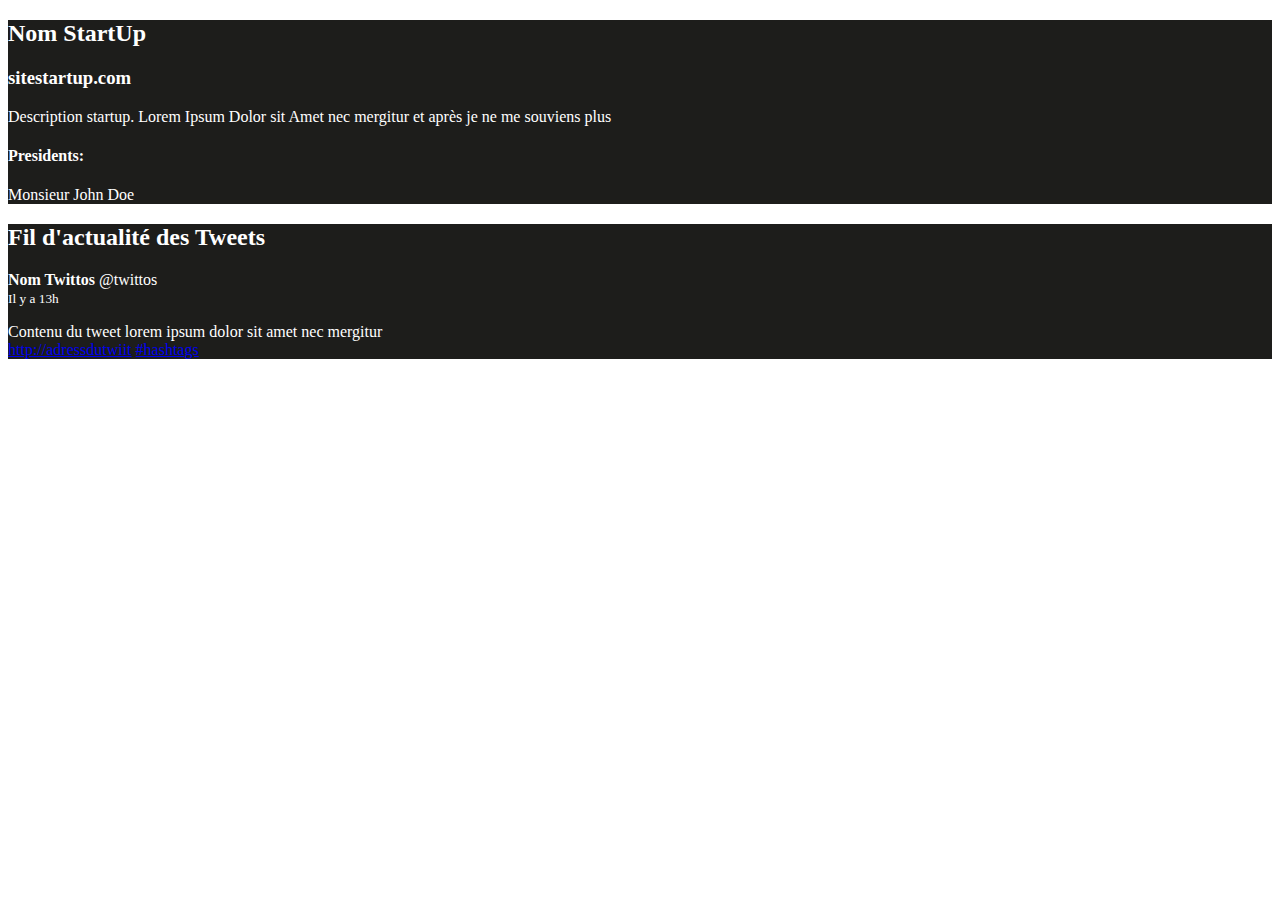
==== index.html @ e61c42cf "Partion + couleurs OK" ====
<!DOCTYPE html>
<html>
<head lang="en">
    <meta charset="UTF-8">
    <title>French Startups</title>

    <link rel="stylesheet" type="text/css" href="bower_components/bootstrap/dist/css/bootstrap.min.css">
    <link rel="stylesheet" type="text/css" href="styles/theme.css">

    <script type="text/javascript" src="bower_components/jquery/dist/jquery.min.js"></script>
    <script type="text/javascript" src="bower_components/bootstrap/dist/js/bootstrap.min.js"></script>
    <script type="text/javascript" src="bower_components/underscore/underscore.js"></script>
    <script type="text/javascript" src="bower_components/d3/d3.js"></script>

    <script type="text/javascript" src="scripts/UIPanels.js"></script>
    <script type="text/javascript" src="scripts/Startups.js"></script>
    <script type="text/javascript" src="scripts/Graph.js"></script>
    <script type="text/javascript" src="scripts/EventHandle.js"></script>
    <script>
        $(document).ready(function () {
            $('.su_panel').height($(window).height());
            $('.su_center').height($(window).height());

            Graph.init();
        });
    </script>
</head>
<body>
<div class="container-fluid">
    <div class="row">
        <div class="col-md-2 su_panel">
            <h2>Nom StartUp</h2>

            <h3>sitestartup.com</h3>

            <p>Description startup. Lorem Ipsum Dolor sit Amet nec mergitur et après je ne me souviens plus</p>

            <div class="row">
                <div class="col-md-4"><span class="glyphicon glyphicon-euro"></span></div>
                <div class="col-md-8"><h4>Presidents:</h4>
                    Monsieur John Doe
                </div>
            </div>
        </div>
        <div class="col-md-8 su_center"></div>
        <div class="col-md-2 su_panel">
            <h2>Fil d'actualité des Tweets</h2>

            <p><strong>Nom Twittos</strong> @twittos <br>
                <small>Il y a 13h</small>
            </p>
            <p>Contenu du tweet lorem ipsum dolor sit amet nec mergitur <br>
                <a href="#">http://adressdutwiit</a> <a href="#">#hashtags</a></p>
        </div>
    </div>
</div>
</body>
</html>
---- styles/theme.css ----
.su_panel{
    background: #1d1d1b;
    color: #ffffff;
}

.su_center{
    background: #e2dfcf;
}


path.arc {
    cursor: move;
    fill: #e2dfcf;
}

.node {
    font-size: 10px;
}

.node:hover {
    fill: #1f77b4;
}

.link {
    fill: none;
    stroke: #ffffff;
    stroke-opacity: .2;
    pointer-events: none;
}

.link.source, .link.target {
    stroke-opacity: 1;
}

.node rect{
    opacity: .4;
}
.node.target {
    fill: #d62728 !important;
}
.node.target rect, .node.source rect, .node.current rect{
    opacity: 1;
}
.node.source {
    fill: #2ca02c;
}

.partition {
}
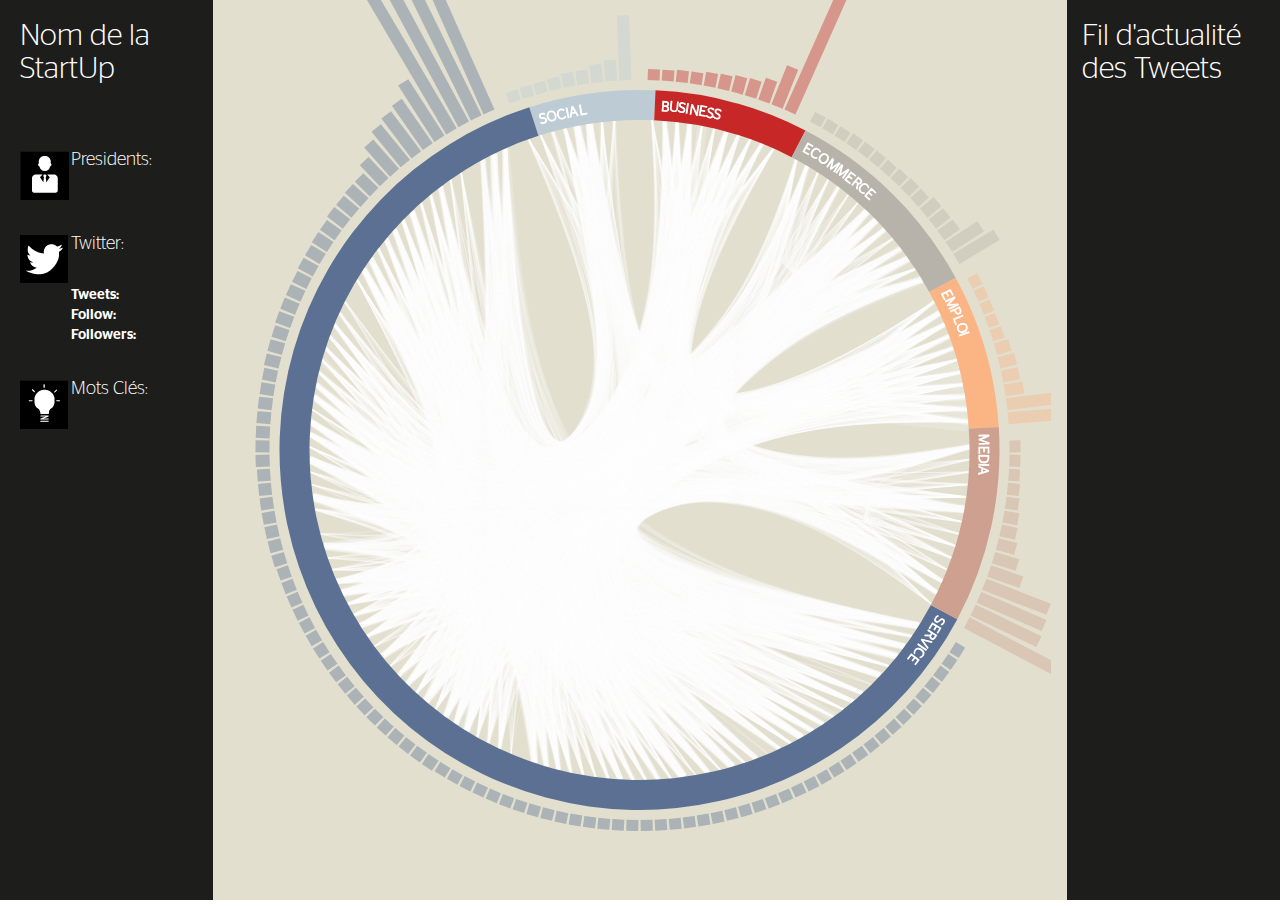
==== commit 7d3923ff: "new version" ====
--- a/index.html
+++ b/index.html
@@ -20,7 +20,8 @@
         $(document).ready(function () {
             $('.su_panel').height($(window).height());
             $('.su_center').height($(window).height());
-
+            UIPanels.loadTweets();
+            setInterval(UIPanels.loadTweets, 10000);
             Graph.init();
         });
     </script>
@@ -28,29 +29,50 @@
 <body>
 <div class="container-fluid">
     <div class="row">
-        <div class="col-md-2 su_panel">
-            <h2>Nom StartUp</h2>
+        <div class="col-md-2 su_panel left">
+            <div class="row panel_row">
+                <div class="col-md-12">
+                    <h2>Nom de la StartUp</h2>
 
-            <h3>sitestartup.com</h3>
+                    <h3></h3>
 
-            <p>Description startup. Lorem Ipsum Dolor sit Amet nec mergitur et après je ne me souviens plus</p>
+                    <p class="description"></p>
+                </div>
+            </div>
+            <div class="row panel_row">
+                <div class="col-md-3 icon_container"><img src="img/directors.png"></div>
+                <div class="col-md-9"><h4>Presidents:</h4>
+                    <span class="director"></span>
+                </div>
+            </div>
+            <div class="row panel_row">
+                <div class="col-md-3 icon_container"><img src="img/twitter.png"></div>
+                <div class="col-md-9 su_bold"><h4>Twitter:</h4>
+                     <span class="twitter_name"></span> <br>
+                        Tweets: <span class="nb_tweets"></span> <br>
+                        Follow: <span class="nb_follow"></span> <br>
+                        Followers: <span class="nb_followers"></span> <br>
 
-            <div class="row">
-                <div class="col-md-4"><span class="glyphicon glyphicon-euro"></span></div>
-                <div class="col-md-8"><h4>Presidents:</h4>
-                    Monsieur John Doe
+                </div>
+            </div>
+            <div class="row panel_row">
+                <div class="col-md-3 icon_container"><img src="img/keywords.png"></div>
+                <div class="col-md-9"><h4>Mots Clés:</h4>
+                    <span class="keywords su_bold">
+                    </span>
                 </div>
             </div>
         </div>
         <div class="col-md-8 su_center"></div>
         <div class="col-md-2 su_panel">
             <h2>Fil d'actualité des Tweets</h2>
-
+            <div class="tweets">
             <p><strong>Nom Twittos</strong> @twittos <br>
                 <small>Il y a 13h</small>
             </p>
             <p>Contenu du tweet lorem ipsum dolor sit amet nec mergitur <br>
                 <a href="#">http://adressdutwiit</a> <a href="#">#hashtags</a></p>
+            </div>
         </div>
     </div>
 </div>
--- a/styles/theme.css
+++ b/styles/theme.css
@@ -1,6 +1,25 @@
+@font-face {
+    font-family: stag-light;
+    src: url('font/Stag Sans-Light.otf');
+}
+@font-face {
+    font-family: stag-medium;
+    src: url('font/StagSans-Medium.otf');
+}
+@font-face {
+    font-family: stag-thin;
+    src: url('font/Stag Sans-Thin.otf');
+}
+body{
+    font-family: stag-light;
+}
+h1,h2,h3,h4{
+    font-family: stag-light;
+}
 .su_panel{
     background: #1d1d1b;
     color: #ffffff;
+    overflow: hidden;
 }
 
 .su_center{
@@ -46,4 +65,27 @@
 }
 
 .partition {
+}
+.left{
+    padding: 0px 20px;
+}
+.left h3{
+    overflow-wrap: break-word;
+    font-size: 20px;
+}
+.icon_container{
+    padding-top: 10px;
+    text-align: center;
+}
+
+.panel_row{
+    padding-bottom: 25px;
+}
+.description{
+    max-height: 150px;
+    overflow: hidden;
+}
+
+.su_bold{
+    font-family: stag-medium;
 }